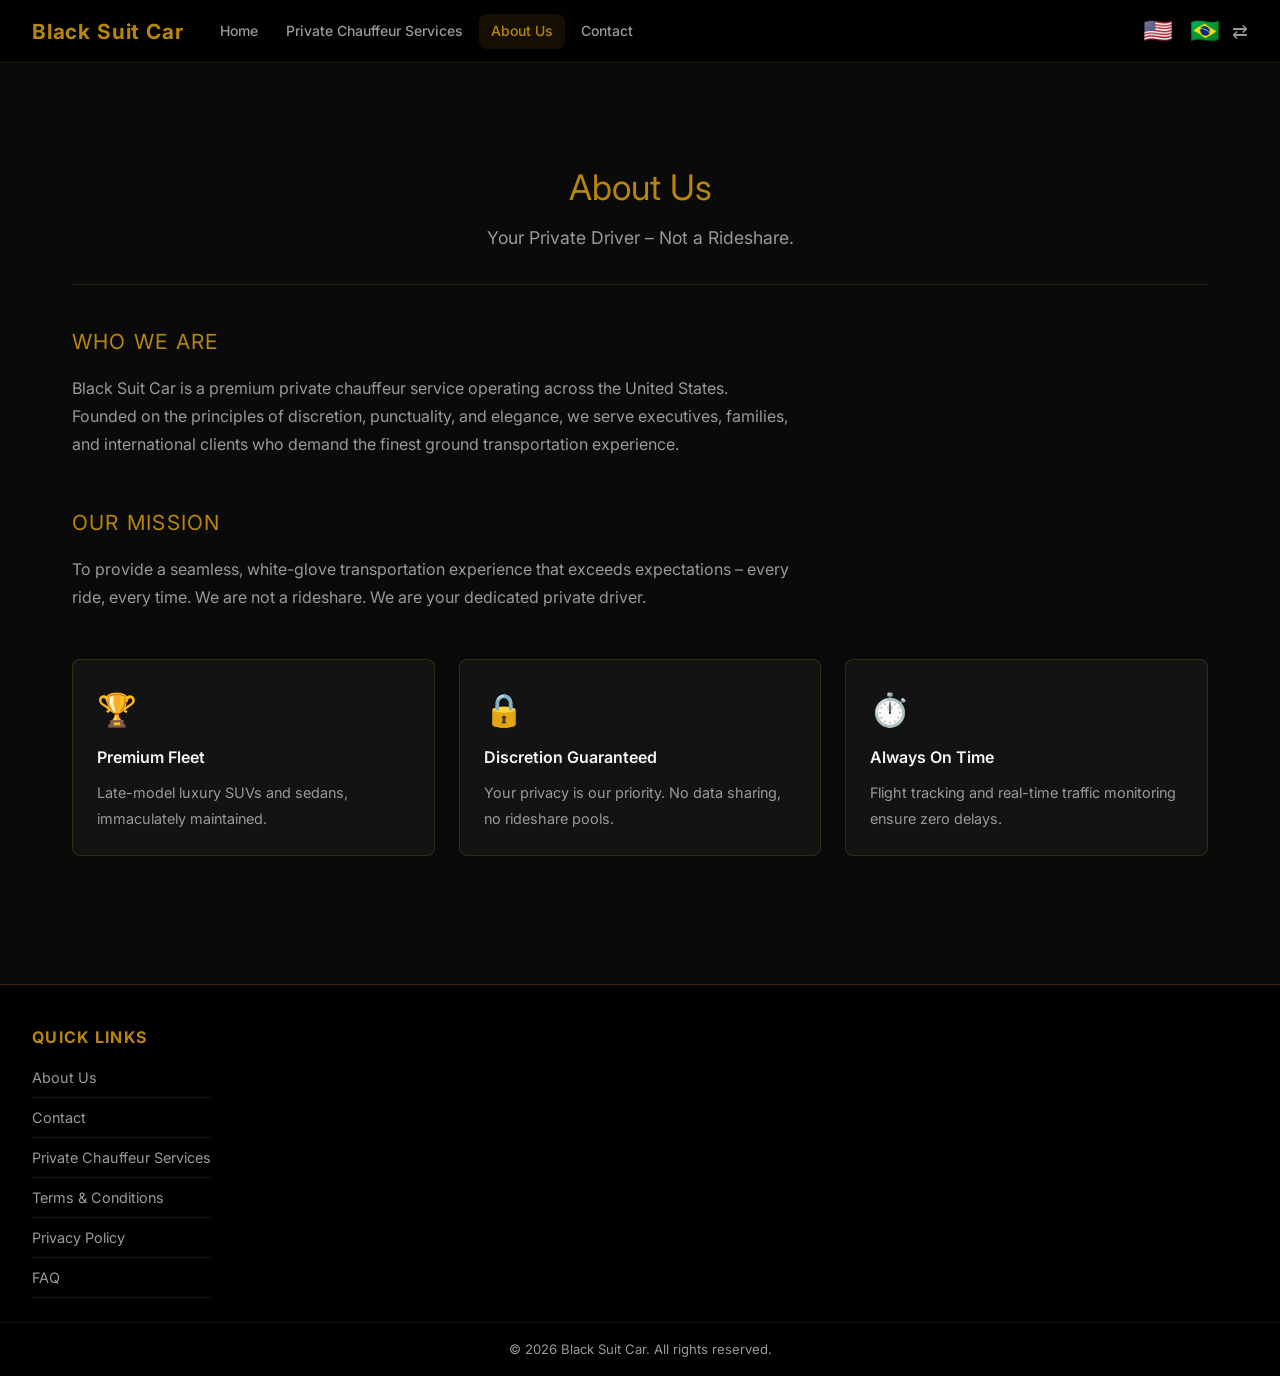
==== about.html @ 7c45e40a "Add nav header, About/Services/Contact pages, footer Quick Links – bilingual" ====
﻿<!DOCTYPE html>
<html lang="en">
<head>
  <meta charset="UTF-8" />
  <meta name="viewport" content="width=device-width, initial-scale=1.0, viewport-fit=cover" />
  <title>About Us – Black Suit Car</title>
  <meta name="description" content="Learn about Black Suit Car – premium private chauffeur services in the United States." />
  <link rel="stylesheet" href="reset.css" />
  <link rel="stylesheet" href="style.css" />
  <link href="https://fonts.googleapis.com/css2?family=Inter:wght@400;600;700&display=swap" rel="stylesheet" />
</head>
<body>
  <header class="site-header">
    <a href="index.html" class="logo">Black Suit Car</a>
    <nav class="main-nav" aria-label="Main navigation">
      <a href="index.html"   data-i18n="navHome">Home</a>
      <a href="services.html" data-i18n="navServices">Private Chauffeur Services</a>
      <a href="about.html"   data-i18n="navAbout" class="active">About Us</a>
      <a href="contact.html" data-i18n="navContact">Contact</a>
    </nav>
    <nav class="lang-switcher" aria-label="Language selector">
      <button class="lang-btn" data-lang="en" aria-label="English">🇺🇸</button>
      <button class="lang-btn" data-lang="pt" aria-label="Português">🇧🇷</button>
      <span class="lang-indicator" aria-hidden="true">⇄</span>
    </nav>
  </header>

  <main class="page-content">
    <section class="page-hero">
      <h1 data-i18n="aboutHeroTitle">About Us</h1>
      <p data-i18n="aboutHeroSubtitle">Your Private Driver – Not a Rideshare.</p>
    </section>

    <section class="page-section">
      <h2 data-i18n="aboutWhoTitle">Who We Are</h2>
      <p data-i18n="aboutWhoText">Black Suit Car is a premium private chauffeur service operating across the United States. Founded on the principles of discretion, punctuality, and elegance, we serve executives, families, and international clients who demand the finest ground transportation experience.</p>
    </section>

    <section class="page-section">
      <h2 data-i18n="aboutMissionTitle">Our Mission</h2>
      <p data-i18n="aboutMissionText">To provide a seamless, white-glove transportation experience that exceeds expectations – every ride, every time. We are not a rideshare. We are your dedicated private driver.</p>
    </section>

    <section class="page-section page-section--grid">
      <div class="feature-card">
        <span class="feature-icon">🏆</span>
        <h3 data-i18n="aboutF1Title">Premium Fleet</h3>
        <p data-i18n="aboutF1Text">Late-model luxury SUVs and sedans, immaculately maintained.</p>
      </div>
      <div class="feature-card">
        <span class="feature-icon">🔒</span>
        <h3 data-i18n="aboutF2Title">Discretion Guaranteed</h3>
        <p data-i18n="aboutF2Text">Your privacy is our priority. No data sharing, no rideshare pools.</p>
      </div>
      <div class="feature-card">
        <span class="feature-icon">⏱️</span>
        <h3 data-i18n="aboutF3Title">Always On Time</h3>
        <p data-i18n="aboutF3Text">Flight tracking and real-time traffic monitoring ensure zero delays.</p>
      </div>
    </section>
  </main>

  <footer class="site-footer">
    <div class="footer-inner">
      <div class="footer-col">
        <h3 class="footer-heading" data-i18n="footerQuickLinksTitle">Quick Links</h3>
        <ul class="footer-links">
          <li><a href="about.html"    data-i18n="footerAbout">About Us</a></li>
          <li><a href="contact.html"  data-i18n="footerContact">Contact</a></li>
          <li><a href="services.html" data-i18n="footerServices">Private Chauffeur Services</a></li>
          <li><a href="terms.html"    data-i18n="footerTerms">Terms &amp; Conditions</a></li>
          <li><a href="privacy.html"  data-i18n="footerPrivacy">Privacy Policy</a></li>
          <li><a href="faq.html"      data-i18n="footerFaq">FAQ</a></li>
        </ul>
      </div>
    </div>
    <div class="footer-bottom">
      <p>&copy; <span id="year"></span> Black Suit Car. <span data-i18n="footerRights">All rights reserved.</span></p>
    </div>
  </footer>

  <script src="script.js" defer></script>
</body>
</html>
---- style.css ----
/* style.css – Premium landing page (HTML/CSS/JS puro) */

/* Import Inter font – already loaded in head */
@import url('https://fonts.googleapis.com/css2?family=Inter:wght@400;600;700&display=swap');

/* Design tokens */
:root {
  --color-bg: #0a0a0a;                 /* dark background */
  --color-primary: #b8860b;            /* gold accent */
  --color-primary-hover: #cda044;     /* lighter gold on hover */
  --color-text: #f5f5f5;               /* light text */
  --color-muted: #999999;              /* muted text */
  --font-family: 'Inter', sans-serif;
  --radius: 0.5rem;
  --transition: 0.3s ease;
}

* {
  box-sizing: border-box;
}

body {
  margin: 0;
  background-color: var(--color-bg);
  color: var(--color-text);
  font-family: var(--font-family);
  line-height: 1.6;
}

/* Header */
.site-header {
  display: flex;
  align-items: center;
  gap: 1.5rem;
  padding: 0.85rem 2rem;
  padding-top: max(0.85rem, env(safe-area-inset-top));
  padding-left: max(2rem, env(safe-area-inset-left));
  padding-right: max(2rem, env(safe-area-inset-right));
  background: rgba(0, 0, 0, 0.85);
  backdrop-filter: blur(10px);
  position: sticky;
  top: 0;
  z-index: 100;
  border-bottom: 1px solid rgba(184,134,11,0.15);
  flex-wrap: wrap;
}

.logo {
  font-size: 1.3rem;
  font-weight: 700;
  color: var(--color-primary);
  text-decoration: none;
  letter-spacing: 0.04em;
  white-space: nowrap;
  flex-shrink: 0;
}

/* Main navigation */
.main-nav {
  display: flex;
  align-items: center;
  gap: 0.25rem;
  flex: 1;
  flex-wrap: wrap;
}

.main-nav a {
  color: var(--color-muted);
  text-decoration: none;
  font-size: 0.875rem;
  font-weight: 500;
  padding: 0.4rem 0.75rem;
  border-radius: var(--radius);
  transition: color var(--transition), background var(--transition);
  white-space: nowrap;
}

.main-nav a:hover,
.main-nav a.active {
  color: var(--color-primary);
  background: rgba(184,134,11,0.1);
}

.lang-switcher {
  display: flex;
  align-items: center;
  gap: 0.35rem;
  margin-left: auto;
  flex-shrink: 0;
}

.lang-btn {
  background: transparent;
  border: none;
  font-size: 1.5rem;
  cursor: pointer;
  transition: transform var(--transition);
}

.lang-btn:hover {
  transform: scale(1.2);
}

.lang-indicator {
  font-size: 1.2rem;
  color: var(--color-muted);
  user-select: none;
}

/* Hero */
.hero {
  text-align: center;
  padding: 4rem 2rem;
  background: linear-gradient(135deg, rgba(184,134,11,0.2), rgba(0,0,0,0.4));
}

.hero h1 {
  font-size: 2.5rem;
  margin-bottom: 0.5rem;
  color: var(--color-primary);
}

.hero p {
  font-size: 1.2rem;
  color: var(--color-muted);
}

/* Two-column layout: form + calendar side by side */
.content-grid {
  display: grid;
  grid-template-columns: 1fr 1fr;
  gap: 2rem;
  max-width: 1400px;
  margin: 2rem auto;
  padding: 0 2rem;
  align-items: start;
}

/* Form panel */
.reservation-form {
  background: rgba(255,255,255,0.05);
  padding: 2rem;
  border-radius: var(--radius);
  backdrop-filter: blur(8px);
  border: 1px solid rgba(184,134,11,0.2);
}

.reservation-form h2 {
  color: var(--color-primary);
  margin-bottom: 1.5rem;
  font-size: 1.1rem;
  text-transform: uppercase;
  letter-spacing: 0.08em;
}

.form-group {
  margin-bottom: 1rem;
  display: flex;
  flex-direction: column;
}

.form-group label {
  margin-bottom: 0.3rem;
  font-weight: 600;
  color: var(--color-muted);
}

.form-group input,
.form-group select,
.form-group textarea {
  padding: 0.6rem 0.8rem;
  border: 1px solid var(--color-muted);
  border-radius: var(--radius);
  background: rgba(255,255,255,0.1);
  color: var(--color-text);
  font-family: var(--font-family);
  transition: border-color var(--transition), background var(--transition);
}

.form-group input:focus,
.form-group select:focus,
.form-group textarea:focus {
  outline: none;
  border-color: var(--color-primary);
  background: rgba(255,255,255,0.15);
}

.cta-button {
  display: block;
  width: 100%;
  padding: 0.8rem;
  background: var(--color-primary);
  color: #fff;
  border: none;
  border-radius: var(--radius);
  font-size: 1rem;
  font-weight: 600;
  cursor: pointer;
  transition: background var(--transition), transform var(--transition);
  margin-top: 1rem;
}

.cta-button:hover {
  background: var(--color-primary-hover);
  transform: translateY(-2px);
}

/* Calendar panel */
.calendar-section {
  display: flex;
  flex-direction: column;
  gap: 0.8rem;
  background: rgba(255,255,255,0.03);
  padding: 1.5rem;
  border-radius: var(--radius);
  border: 1px solid rgba(184,134,11,0.2);
  backdrop-filter: blur(8px);
}

/* Calendar instruction header */
.calendar-header {
  font-size: 0.85rem;
  font-weight: 700;
  text-transform: uppercase;
  letter-spacing: 0.06em;
  color: var(--color-text);
  line-height: 1.4;
  margin: 0 0 0.5rem;
  padding-bottom: 0.75rem;
  border-bottom: 1px solid rgba(184,134,11,0.2);
}

.calendar-section iframe {
  width: 100%;
  border-radius: var(--radius);
  flex: 1;
  min-height: 480px;
}

/* Calendar footer with operating hours */
.calendar-footer {
  padding-top: 0.5rem;
  border-top: 1px solid rgba(255,255,255,0.07);
  display: flex;
  flex-direction: column;
  gap: 0.2rem;
}
.calendar-footer p {
  margin: 0;
  font-size: 0.78rem;
  color: var(--color-muted);
  line-height: 1.5;
  text-align: center;
}
.calendar-footer strong {
  color: var(--color-primary);
}

/* Footer */
.site-footer {
  background: rgba(0, 0, 0, 0.85);
  border-top: 1px solid rgba(184,134,11,0.3);
  margin-top: 3rem;
  padding: 0;
}

.footer-inner {
  max-width: 1400px;
  margin: 0 auto;
  padding: 2.5rem 2rem 1.5rem;
  display: flex;
  flex-wrap: wrap;
  gap: 2.5rem;
}

.footer-col {
  min-width: 160px;
}

.footer-heading {
  font-size: 1rem;
  font-weight: 700;
  color: var(--color-primary);
  text-transform: uppercase;
  letter-spacing: 0.08em;
  margin: 0 0 1rem;
}

.footer-links {
  list-style: none;
  margin: 0;
  padding: 0;
  display: flex;
  flex-direction: column;
  gap: 0.55rem;
}

.footer-links a {
  color: var(--color-muted);
  text-decoration: none;
  font-size: 0.9rem;
  border-bottom: 1px solid rgba(255,255,255,0.08);
  padding-bottom: 0.45rem;
  display: block;
  transition: color var(--transition), border-color var(--transition);
}

.footer-links a:hover {
  color: var(--color-primary);
  border-color: rgba(184,134,11,0.4);
}

.footer-bottom {
  border-top: 1px solid rgba(255,255,255,0.06);
  text-align: center;
  padding: 1rem 2rem;
  color: var(--color-muted);
  font-size: 0.82rem;
}

/* =====================================================
   INNER PAGES – About, Services, Contact
   ===================================================== */
.page-content {
  max-width: 1200px;
  margin: 0 auto;
  padding: 2rem;
}

.page-hero {
  text-align: center;
  padding: 4rem 1rem 2rem;
  border-bottom: 1px solid rgba(184,134,11,0.15);
  margin-bottom: 2.5rem;
}
.page-hero h1 {
  font-size: 2.2rem;
  color: var(--color-primary);
  margin-bottom: 0.5rem;
}
.page-hero p {
  font-size: 1.1rem;
  color: var(--color-muted);
}

.page-section {
  margin-bottom: 3rem;
}
.page-section h2 {
  font-size: 1.3rem;
  color: var(--color-primary);
  margin-bottom: 1rem;
  text-transform: uppercase;
  letter-spacing: 0.06em;
}
.page-section p {
  color: var(--color-muted);
  line-height: 1.75;
  max-width: 720px;
}

/* Feature cards grid */
.page-section--grid {
  display: grid;
  grid-template-columns: repeat(auto-fit, minmax(220px, 1fr));
  gap: 1.5rem;
}

.feature-card {
  background: rgba(255,255,255,0.04);
  border: 1px solid rgba(184,134,11,0.2);
  border-radius: var(--radius);
  padding: 1.5rem;
  display: flex;
  flex-direction: column;
  gap: 0.6rem;
  transition: border-color var(--transition), background var(--transition);
}
.feature-card:hover {
  background: rgba(184,134,11,0.07);
  border-color: rgba(184,134,11,0.5);
}
.feature-icon { font-size: 2rem; }
.feature-card h3 {
  font-size: 1rem;
  color: var(--color-text);
  font-weight: 600;
}
.feature-card p { font-size: 0.9rem; color: var(--color-muted); }

/* Contact grid */
.contact-grid {
  display: grid;
  grid-template-columns: 1fr 1.5fr;
  gap: 3rem;
  align-items: start;
}
.contact-details {
  list-style: none;
  padding: 0;
  margin: 1rem 0 0;
  display: flex;
  flex-direction: column;
  gap: 0.75rem;
}
.contact-details li { font-size: 0.95rem; color: var(--color-muted); }
.contact-details a { color: var(--color-primary); text-decoration: none; }
.contact-details a:hover { text-decoration: underline; }
.contact-form-wrap h2 {
  font-size: 1.1rem;
  color: var(--color-primary);
  text-transform: uppercase;
  letter-spacing: 0.06em;
  margin-bottom: 1rem;
}

/* =====================================================
   RESPONSIVE – mobile-first
   Targets: iPhone 15 Pro (393px), iPhone 15 Pro Max (430px),
            Google Pixel 8 Pro (412px)
   ===================================================== */

/* ── Tablets and below (≤ 1024px) ── */
@media (max-width: 1024px) {
  .content-grid {
    grid-template-columns: 1fr;
    padding: 0 1.5rem;
    gap: 1.5rem;
  }
  .hero h1 { font-size: 2.2rem; }
}

/* ── Phones (≤ 480px) – flagship iPhones & Pixels ── */
@media (max-width: 480px) {

  /* Prevent horizontal scroll */
  html, body {
    overflow-x: hidden;
  }

  /* Header: tighter, logo smaller */
  .site-header {
    padding: 0.75rem 1rem;
  }
  .logo {
    font-size: 1.1rem;
    letter-spacing: 0.02em;
  }
  .lang-btn {
    font-size: 1.3rem;
    /* 48px touch target per Apple/Google HIG */
    min-width: 44px;
    min-height: 44px;
    display: flex;
    align-items: center;
    justify-content: center;
  }
  .lang-indicator {
    font-size: 1rem;
  }

  /* Hero: compact with less whitespace */
  .hero {
    padding: 2.5rem 1rem 2rem;
  }
  .hero h1 {
    font-size: 1.65rem;
    line-height: 1.25;
    margin-bottom: 0.6rem;
  }
  .hero p {
    font-size: 0.95rem;
    line-height: 1.5;
    color: var(--color-muted);
  }

  /* Grid: single column, edge-to-edge padding */
  .content-grid {
    grid-template-columns: 1fr;
    padding: 0 0.75rem;
    gap: 1.25rem;
    margin: 1.25rem auto;
  }

  /* Form panel: reduced padding */
  .reservation-form {
    padding: 1.25rem 1rem;
    border-radius: 0.75rem;
  }
  .reservation-form h2 {
    font-size: 0.9rem;
    margin-bottom: 1rem;
  }

  /* Form groups: larger touch targets */
  .form-group {
    margin-bottom: 0.85rem;
  }
  .form-group label {
    font-size: 0.78rem;
    text-transform: uppercase;
    letter-spacing: 0.06em;
    margin-bottom: 0.4rem;
  }
  .form-group input,
  .form-group select,
  .form-group textarea {
    padding: 0.75rem 0.85rem;   /* 48px effective height on mobile */
    font-size: 1rem;             /* prevent iOS zoom on focus */
    border-radius: 0.5rem;
    -webkit-appearance: none;    /* clean look on iOS */
    appearance: none;
  }
  .form-group textarea {
    min-height: 80px;
    resize: vertical;
  }

  /* CTA button: big tap target */
  .cta-button {
    padding: 1rem;
    font-size: 1rem;
    border-radius: 0.75rem;
    margin-top: 1.25rem;
    /* Subtle gold glow for mobile premium feel */
    box-shadow: 0 0 18px rgba(184,134,11,0.35);
    letter-spacing: 0.03em;
  }

  /* Calendar: tall enough to show time slots on flagship phones */
  .calendar-section {
    padding: 1rem 0.75rem;
    border-radius: 0.75rem;
    gap: 0.6rem;
  }
  .calendar-header {
    font-size: 0.75rem;
    padding-bottom: 0.6rem;
  }
  .calendar-section iframe {
    height: 500px;              /* shows ~5 hours of time slots */
    min-height: 500px;
    border-radius: 0.5rem;
  }
  .calendar-footer p {
    font-size: 0.72rem;
  }

  /* Footer */
  .site-footer {
    padding: 1rem 1.5rem;
    font-size: 0.8rem;
  }
}

/* ── Extra narrow fallback (≤ 360px) ── */
@media (max-width: 360px) {
  .hero h1 { font-size: 1.45rem; }
  .logo   { font-size: 1rem; }
  .content-grid { padding: 0 0.5rem; }
}
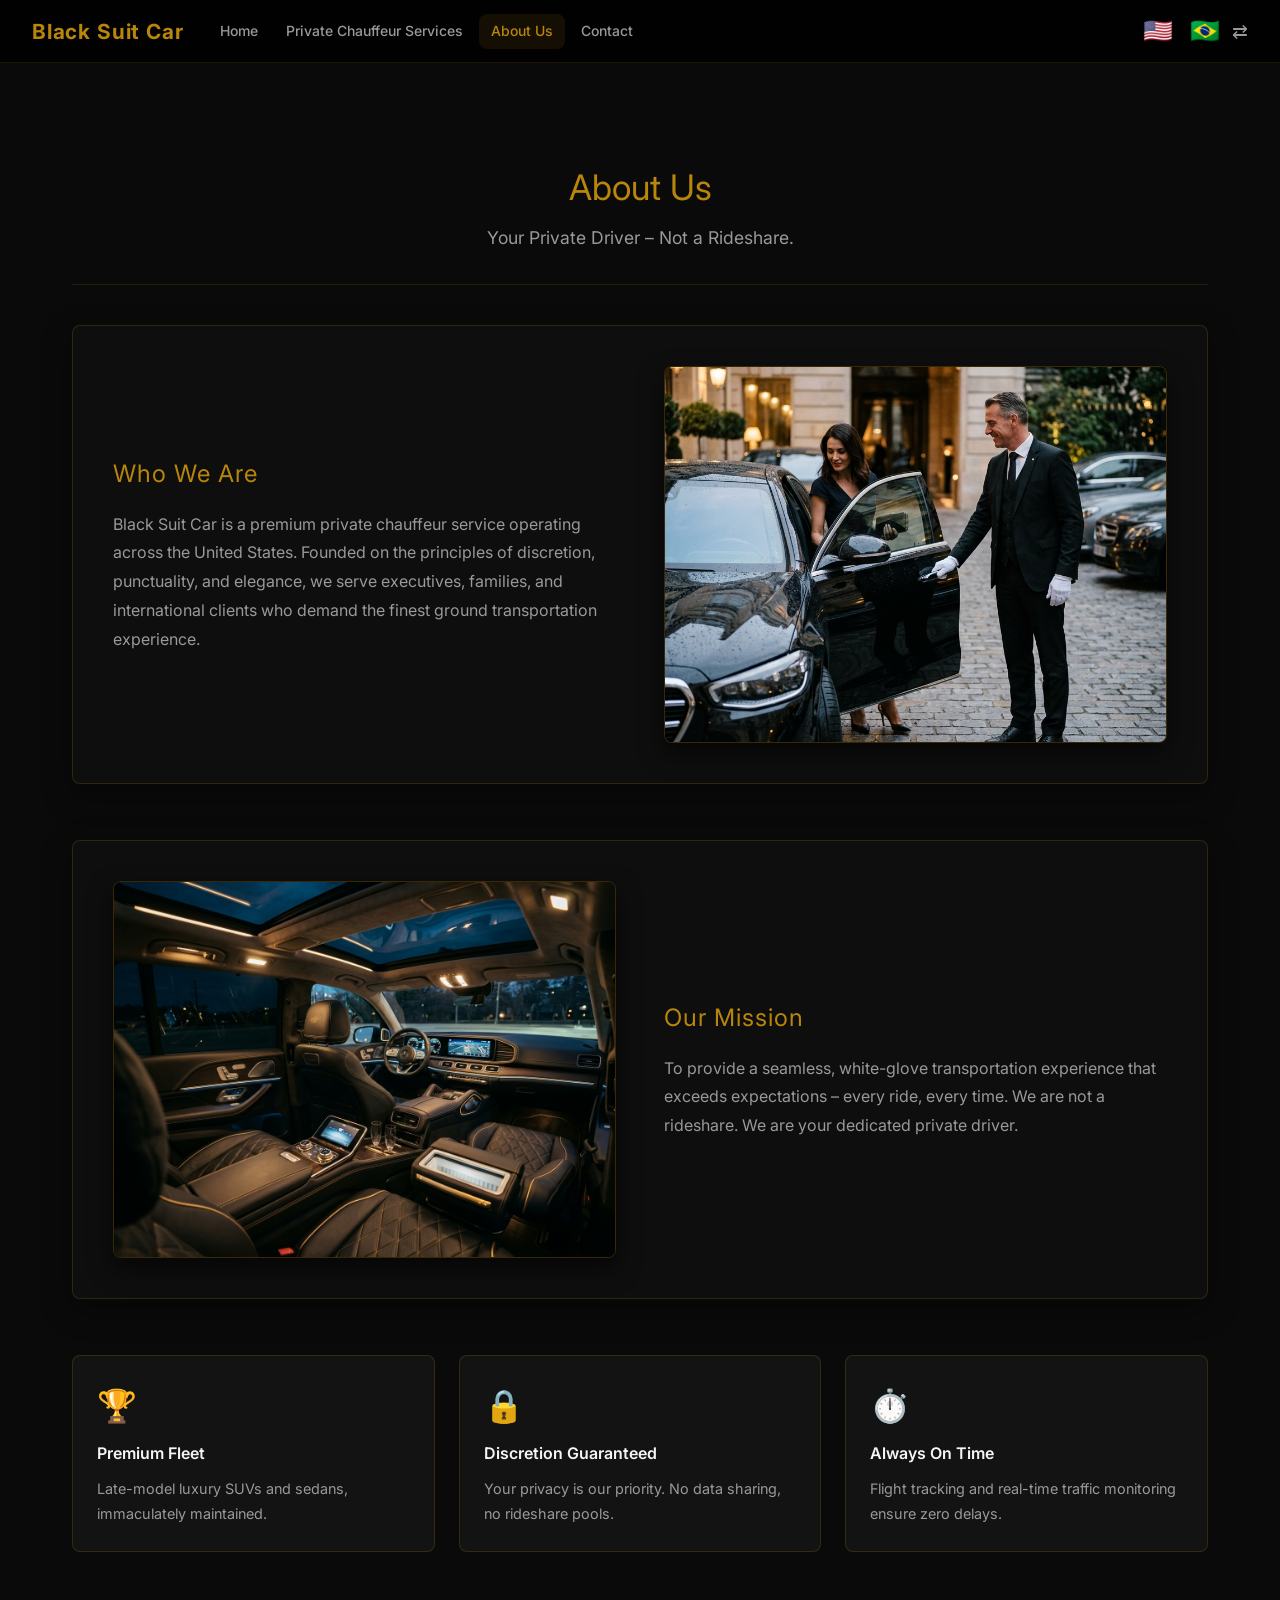
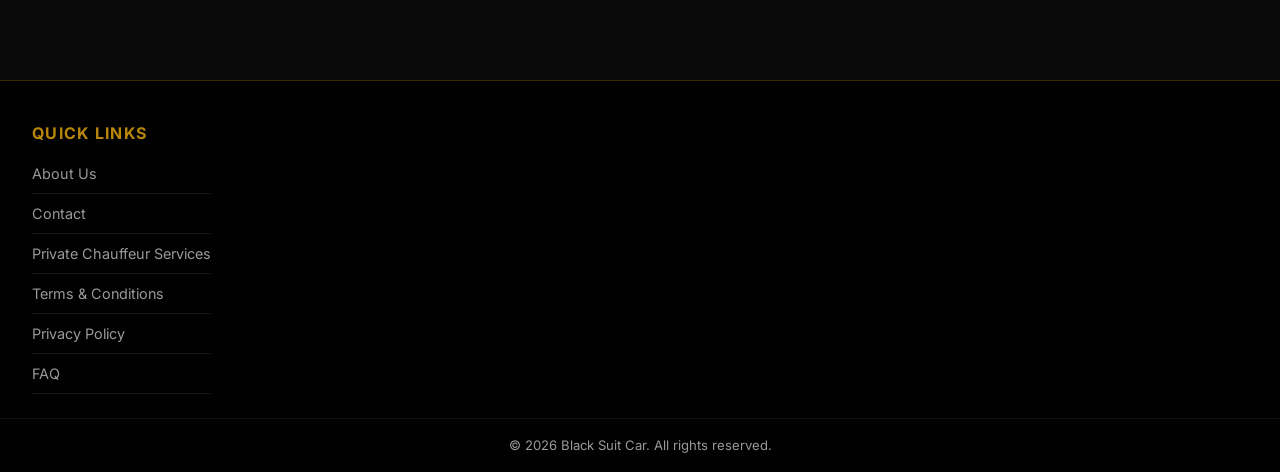
==== commit 2b002a07: "Add high-resolution luxury imagery, trust badges strip, and visual credibility cards across all page" ====
--- a/about.html
+++ b/about.html
@@ -1,4 +1,4 @@
-﻿<!DOCTYPE html>
+<!DOCTYPE html>
 <html lang="en">
 <head>
   <meta charset="UTF-8" />
@@ -12,7 +12,14 @@
 <body>
   <header class="site-header">
     <a href="index.html" class="logo">Black Suit Car</a>
-    <nav class="main-nav" aria-label="Main navigation">
+    <!-- Hamburger toggle (mobile) -->
+    <button class="nav-toggle" id="navToggle" aria-label="Toggle menu" aria-expanded="false" aria-controls="mainNav">
+      <span class="burger-line"></span>
+      <span class="burger-line"></span>
+      <span class="burger-line"></span>
+    </button>
+
+    <nav class="main-nav" id="mainNav" aria-label="Main navigation">
       <a href="index.html"   data-i18n="navHome">Home</a>
       <a href="services.html" data-i18n="navServices">Private Chauffeur Services</a>
       <a href="about.html"   data-i18n="navAbout" class="active">About Us</a>
@@ -31,14 +38,26 @@
       <p data-i18n="aboutHeroSubtitle">Your Private Driver – Not a Rideshare.</p>
     </section>
 
-    <section class="page-section">
-      <h2 data-i18n="aboutWhoTitle">Who We Are</h2>
-      <p data-i18n="aboutWhoText">Black Suit Car is a premium private chauffeur service operating across the United States. Founded on the principles of discretion, punctuality, and elegance, we serve executives, families, and international clients who demand the finest ground transportation experience.</p>
+    <!-- Visual Story Split 1: Who We Are + Chauffeur Image -->
+    <section class="page-split">
+      <div class="page-split-text">
+        <h2 data-i18n="aboutWhoTitle">Who We Are</h2>
+        <p data-i18n="aboutWhoText">Black Suit Car is a premium private chauffeur service operating across the United States. Founded on the principles of discretion, punctuality, and elegance, we serve executives, families, and international clients who demand the finest ground transportation experience.</p>
+      </div>
+      <div class="page-split-img">
+        <img src="img-chauffeur.jpg" alt="Black Suit Car Executive Chauffeur" loading="lazy" width="600" height="450" />
+      </div>
     </section>
 
-    <section class="page-section">
-      <h2 data-i18n="aboutMissionTitle">Our Mission</h2>
-      <p data-i18n="aboutMissionText">To provide a seamless, white-glove transportation experience that exceeds expectations – every ride, every time. We are not a rideshare. We are your dedicated private driver.</p>
+    <!-- Visual Story Split 2: Interior Cabin + Mission -->
+    <section class="page-split page-split--reverse">
+      <div class="page-split-text">
+        <h2 data-i18n="aboutMissionTitle">Our Mission</h2>
+        <p data-i18n="aboutMissionText">To provide a seamless, white-glove transportation experience that exceeds expectations – every ride, every time. We are not a rideshare. We are your dedicated private driver.</p>
+      </div>
+      <div class="page-split-img">
+        <img src="img-interior.jpg" alt="First Class Vehicle Interior" loading="lazy" width="600" height="450" />
+      </div>
     </section>
 
     <section class="page-section page-section--grid">
@@ -82,3 +101,4 @@
   <script src="script.js" defer></script>
 </body>
 </html>
+
--- a/style.css
+++ b/style.css
@@ -43,6 +43,8 @@
   z-index: 100;
   border-bottom: 1px solid rgba(184,134,11,0.15);
   flex-wrap: wrap;
+  /* Required so the dropdown positions relative to the header */
+  position: relative;
 }
 
 .logo {
@@ -87,6 +89,48 @@
   gap: 0.35rem;
   margin-left: auto;
   flex-shrink: 0;
+}
+
+/* ── Hamburger button ── */
+.nav-toggle {
+  display: none;           /* hidden on desktop */
+  flex-direction: column;
+  justify-content: center;
+  align-items: center;
+  gap: 5px;
+  width: 44px;
+  height: 44px;
+  background: transparent;
+  border: none;
+  cursor: pointer;
+  padding: 6px;
+  border-radius: var(--radius);
+  transition: background var(--transition);
+  order: -1;               /* appear before logo on mobile */
+  flex-shrink: 0;
+}
+.nav-toggle:hover { background: rgba(184,134,11,0.1); }
+
+.burger-line {
+  display: block;
+  width: 22px;
+  height: 2px;
+  background: var(--color-text);
+  border-radius: 2px;
+  transition: transform 0.3s ease, opacity 0.3s ease, width 0.3s ease;
+  transform-origin: center;
+}
+
+/* Animate to X when active */
+.nav-toggle.is-active .burger-line:nth-child(1) {
+  transform: translateY(7px) rotate(45deg);
+}
+.nav-toggle.is-active .burger-line:nth-child(2) {
+  opacity: 0;
+  width: 0;
+}
+.nav-toggle.is-active .burger-line:nth-child(3) {
+  transform: translateY(-7px) rotate(-45deg);
 }
 
 .lang-btn {
@@ -256,6 +300,162 @@
   color: var(--color-primary);
 }
 
+/* =====================================================
+   TRUST & CREDIBILITY STRIP
+   ===================================================== */
+.trust-strip {
+  background: rgba(255,255,255,0.02);
+  border-top: 1px solid rgba(184,134,11,0.2);
+  border-bottom: 1px solid rgba(184,134,11,0.2);
+  margin: 3rem 0 2rem;
+  padding: 1.25rem 1.5rem;
+}
+
+.trust-strip-inner {
+  max-width: 1400px;
+  margin: 0 auto;
+  display: grid;
+  grid-template-columns: repeat(auto-fit, minmax(240px, 1fr));
+  gap: 1.5rem;
+  align-items: center;
+}
+
+.trust-badge-item {
+  display: flex;
+  align-items: center;
+  gap: 0.85rem;
+  padding: 0.5rem 0.75rem;
+  background: rgba(255,255,255,0.03);
+  border-radius: var(--radius);
+  border: 1px solid rgba(255,255,255,0.06);
+  transition: border-color var(--transition), background var(--transition);
+}
+.trust-badge-item:hover {
+  border-color: rgba(184,134,11,0.4);
+  background: rgba(184,134,11,0.05);
+}
+
+.trust-badge-icon {
+  font-size: 1.5rem;
+  flex-shrink: 0;
+}
+
+.trust-badge-text {
+  font-size: 0.85rem;
+  font-weight: 600;
+  color: var(--color-text);
+  line-height: 1.35;
+}
+
+/* =====================================================
+   TRUST & CREDIBILITY VISUAL SHOWCASE
+   ===================================================== */
+.trust-showcase {
+  max-width: 1400px;
+  margin: 3rem auto 4rem;
+  padding: 0 2rem;
+}
+
+.trust-showcase-header {
+  text-align: center;
+  margin-bottom: 2.5rem;
+}
+
+.trust-showcase-header h2 {
+  font-size: 1.8rem;
+  color: var(--color-primary);
+  margin-bottom: 0.5rem;
+  letter-spacing: 0.04em;
+}
+
+.trust-showcase-header p {
+  font-size: 1.05rem;
+  color: var(--color-muted);
+  max-width: 700px;
+  margin: 0 auto;
+}
+
+.trust-cards-grid {
+  display: grid;
+  grid-template-columns: repeat(auto-fit, minmax(320px, 1fr));
+  gap: 2rem;
+}
+
+.trust-card {
+  background: rgba(255,255,255,0.04);
+  border: 1px solid rgba(184,134,11,0.25);
+  border-radius: var(--radius);
+  overflow: hidden;
+  display: flex;
+  flex-direction: column;
+  transition: transform var(--transition), border-color var(--transition), box-shadow var(--transition);
+  box-shadow: 0 10px 30px rgba(0,0,0,0.5);
+}
+
+.trust-card:hover {
+  transform: translateY(-6px);
+  border-color: var(--color-primary);
+  box-shadow: 0 16px 36px rgba(184,134,11,0.2);
+}
+
+.trust-card-media {
+  position: relative;
+  width: 100%;
+  aspect-ratio: 16 / 10;
+  overflow: hidden;
+  background: #000;
+}
+
+.trust-card-media img {
+  width: 100%;
+  height: 100%;
+  object-fit: cover;
+  display: block;
+  transition: transform 0.6s ease;
+}
+
+.trust-card:hover .trust-card-media img {
+  transform: scale(1.05);
+}
+
+.trust-card-tag {
+  position: absolute;
+  top: 1rem;
+  left: 1rem;
+  background: rgba(0, 0, 0, 0.75);
+  backdrop-filter: blur(8px);
+  color: var(--color-primary);
+  border: 1px solid rgba(184,134,11,0.6);
+  padding: 0.35rem 0.75rem;
+  border-radius: 2rem;
+  font-size: 0.75rem;
+  font-weight: 700;
+  text-transform: uppercase;
+  letter-spacing: 0.08em;
+}
+
+.trust-card-body {
+  padding: 1.5rem;
+  display: flex;
+  flex-direction: column;
+  gap: 0.6rem;
+  flex: 1;
+}
+
+.trust-card-body h3 {
+  font-size: 1.15rem;
+  font-weight: 700;
+  color: var(--color-text);
+  margin: 0;
+}
+
+.trust-card-body p {
+  font-size: 0.9rem;
+  color: var(--color-muted);
+  line-height: 1.6;
+  margin: 0;
+}
+
 /* Footer */
 .site-footer {
   background: rgba(0, 0, 0, 0.85);
@@ -415,6 +615,66 @@
 }
 
 /* =====================================================
+   PAGE SPLIT (Image + Text Story Layout)
+   ===================================================== */
+.page-split {
+  display: grid;
+  grid-template-columns: 1fr 1fr;
+  gap: 3rem;
+  align-items: center;
+  margin-bottom: 3.5rem;
+  background: rgba(255,255,255,0.02);
+  border: 1px solid rgba(184,134,11,0.2);
+  border-radius: var(--radius);
+  padding: 2.5rem;
+  overflow: hidden;
+  box-shadow: 0 10px 30px rgba(0,0,0,0.4);
+}
+
+.page-split--reverse .page-split-text {
+  order: 2;
+}
+.page-split--reverse .page-split-img {
+  order: 1;
+}
+
+.page-split-img {
+  width: 100%;
+  aspect-ratio: 4 / 3;
+  overflow: hidden;
+  border-radius: var(--radius);
+  border: 1px solid rgba(184,134,11,0.3);
+  box-shadow: 0 10px 25px rgba(0,0,0,0.6);
+  background: #000;
+}
+
+.page-split-img img {
+  width: 100%;
+  height: 100%;
+  object-fit: cover;
+  display: block;
+  transition: transform 0.5s ease;
+}
+
+.page-split:hover .page-split-img img {
+  transform: scale(1.03);
+}
+
+.page-split-text h2 {
+  font-size: 1.5rem;
+  color: var(--color-primary);
+  margin-bottom: 1rem;
+  letter-spacing: 0.04em;
+}
+
+.page-split-text p {
+  color: var(--color-muted);
+  line-height: 1.8;
+  font-size: 1rem;
+  max-width: none;
+}
+
+/* =====================================================
    RESPONSIVE – mobile-first
    Targets: iPhone 15 Pro (393px), iPhone 15 Pro Max (430px),
             Google Pixel 8 Pro (412px)
@@ -428,6 +688,75 @@
     gap: 1.5rem;
   }
   .hero h1 { font-size: 2.2rem; }
+
+  .page-split {
+    grid-template-columns: 1fr;
+    gap: 2rem;
+    padding: 1.75rem;
+  }
+  .page-split--reverse .page-split-text { order: 1; }
+  .page-split--reverse .page-split-img  { order: 2; }
+
+  .trust-strip-inner {
+    grid-template-columns: repeat(2, 1fr);
+  }
+
+  .trust-cards-grid {
+    grid-template-columns: repeat(auto-fit, minmax(280px, 1fr));
+    gap: 1.5rem;
+  }
+
+  /* Show hamburger, hide nav links inline */
+  .nav-toggle {
+    display: flex;
+  }
+
+  .main-nav {
+    /* Slide-down dropdown */
+    position: absolute;
+    top: 100%;
+    left: 0;
+    right: 0;
+    background: rgba(0, 0, 0, 0.97);
+    backdrop-filter: blur(16px);
+    border-bottom: 2px solid rgba(184,134,11,0.4);
+    flex-direction: column;
+    align-items: stretch;
+    padding: 0;
+    max-height: 0;
+    overflow: hidden;
+    transition: max-height 0.35s ease, padding 0.35s ease;
+    z-index: 200;
+    /* Keep flex but hidden by default */
+    flex: unset;
+  }
+
+  /* Open state */
+  .main-nav.nav-open {
+    max-height: 400px;
+    padding: 0.5rem 0 1rem;
+  }
+
+  .main-nav a {
+    padding: 0.9rem 1.5rem;
+    border-radius: 0;
+    border-bottom: 1px solid rgba(255,255,255,0.05);
+    font-size: 1rem;
+    font-weight: 500;
+  }
+  .main-nav a:last-child {
+    border-bottom: none;
+  }
+  .main-nav a:hover,
+  .main-nav a.active {
+    background: rgba(184,134,11,0.12);
+    padding-left: 2rem;
+  }
+
+  /* Prevent body scroll when menu open */
+  body.menu-open {
+    overflow: hidden;
+  }
 }
 
 /* ── Phones (≤ 480px) – flagship iPhones & Pixels ── */
@@ -546,6 +875,52 @@
     font-size: 0.72rem;
   }
 
+  /* Trust strip mobile */
+  .trust-strip {
+    margin: 2rem 0 1.5rem;
+    padding: 1rem 0.75rem;
+  }
+  .trust-strip-inner {
+    grid-template-columns: 1fr;
+    gap: 0.6rem;
+  }
+  .trust-badge-item {
+    padding: 0.5rem 0.65rem;
+  }
+
+  /* Trust showcase mobile */
+  .trust-showcase {
+    padding: 0 0.75rem;
+    margin: 2.25rem auto;
+  }
+  .trust-showcase-header h2 {
+    font-size: 1.4rem;
+    line-height: 1.3;
+  }
+  .trust-showcase-header p {
+    font-size: 0.9rem;
+  }
+  .trust-cards-grid {
+    grid-template-columns: 1fr;
+    gap: 1.25rem;
+  }
+  .trust-card-body {
+    padding: 1.25rem 1rem;
+  }
+
+  /* Page split mobile */
+  .page-split {
+    padding: 1rem;
+    gap: 1.25rem;
+    margin-bottom: 2rem;
+  }
+  .page-split-text h2 {
+    font-size: 1.3rem;
+  }
+  .page-split-text p {
+    font-size: 0.9rem;
+  }
+
   /* Footer */
   .site-footer {
     padding: 1rem 1.5rem;
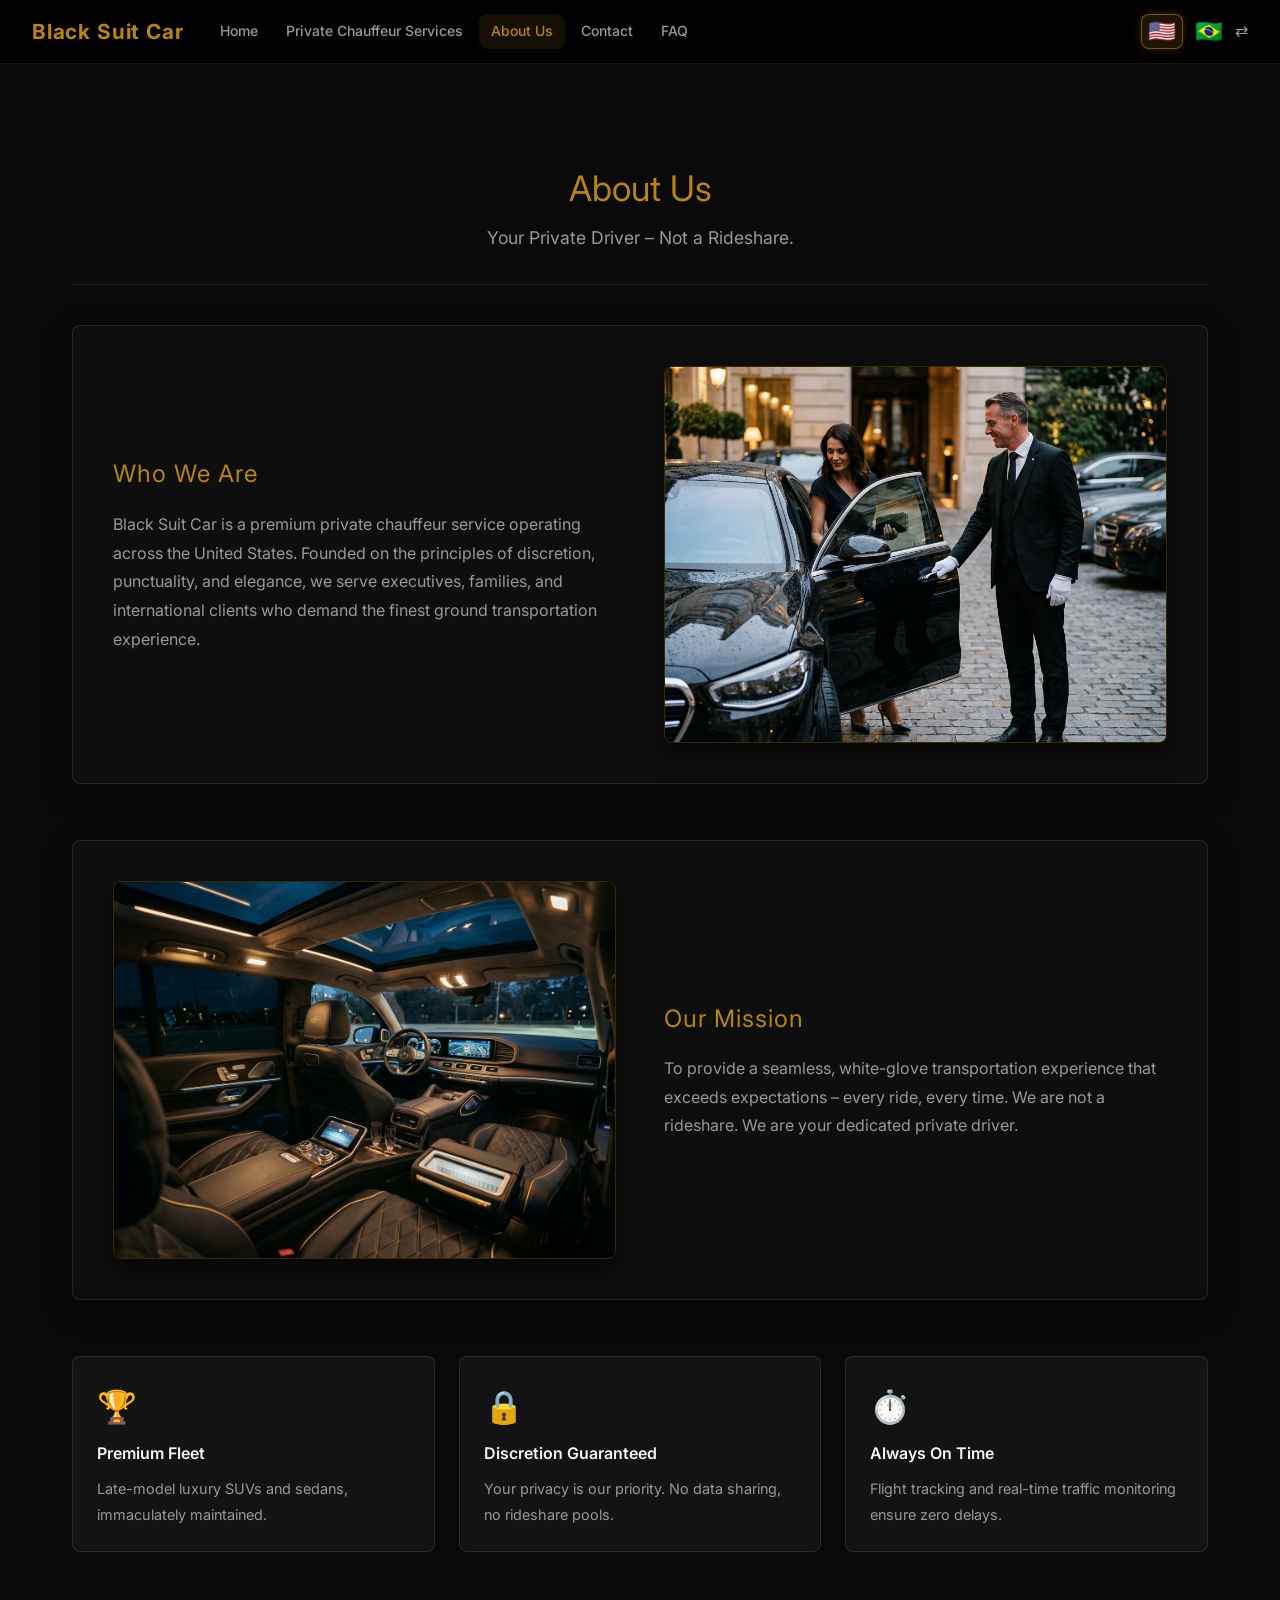
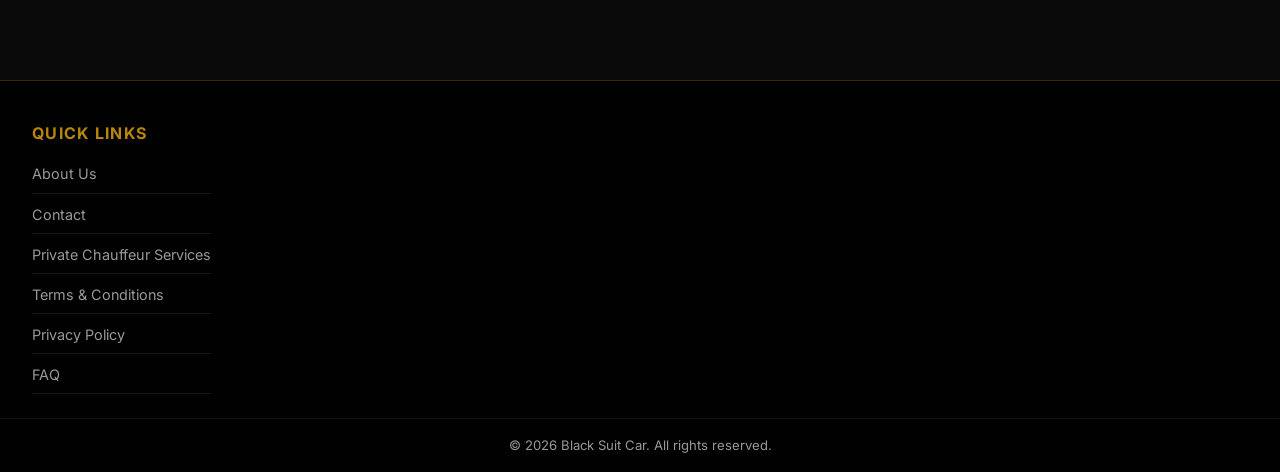
==== commit 93fbb937: "Create interactive bilingual FAQ page with animated accordion, navigation integration, and translati" ====
--- a/about.html
+++ b/about.html
@@ -20,10 +20,11 @@
     </button>
 
     <nav class="main-nav" id="mainNav" aria-label="Main navigation">
-      <a href="index.html"   data-i18n="navHome">Home</a>
+      <a href="index.html"    data-i18n="navHome">Home</a>
       <a href="services.html" data-i18n="navServices">Private Chauffeur Services</a>
-      <a href="about.html"   data-i18n="navAbout" class="active">About Us</a>
-      <a href="contact.html" data-i18n="navContact">Contact</a>
+      <a href="about.html"    data-i18n="navAbout" class="active">About Us</a>
+      <a href="contact.html"  data-i18n="navContact">Contact</a>
+      <a href="faq.html"      data-i18n="navFaq">FAQ</a>
     </nav>
     <nav class="lang-switcher" aria-label="Language selector">
       <button class="lang-btn" data-lang="en" aria-label="English">🇺🇸</button>
--- a/style.css
+++ b/style.css
@@ -135,18 +135,26 @@
 
 .lang-btn {
   background: transparent;
-  border: none;
-  font-size: 1.5rem;
+  border: 1px solid transparent;
+  border-radius: var(--radius);
+  padding: 0.2rem 0.35rem;
+  font-size: 1.4rem;
   cursor: pointer;
-  transition: transform var(--transition);
+  transition: transform var(--transition), border-color var(--transition), background var(--transition);
 }
 
 .lang-btn:hover {
-  transform: scale(1.2);
+  transform: scale(1.15);
+}
+
+.lang-btn.active-lang {
+  border-color: rgba(184, 134, 11, 0.6);
+  background: rgba(184, 134, 11, 0.15);
+  box-shadow: 0 0 10px rgba(184, 134, 11, 0.25);
 }
 
 .lang-indicator {
-  font-size: 1.2rem;
+  font-size: 1rem;
   color: var(--color-muted);
   user-select: none;
 }
@@ -212,13 +220,41 @@
 .form-group input,
 .form-group select,
 .form-group textarea {
-  padding: 0.6rem 0.8rem;
+  padding: 0.65rem 0.85rem;
   border: 1px solid var(--color-muted);
   border-radius: var(--radius);
-  background: rgba(255,255,255,0.1);
+  background: rgba(255,255,255,0.08);
   color: var(--color-text);
   font-family: var(--font-family);
+  font-size: 0.95rem;
   transition: border-color var(--transition), background var(--transition);
+}
+
+/* Custom styled dropdown select */
+.form-group select {
+  cursor: pointer;
+  appearance: none;
+  -webkit-appearance: none;
+  -moz-appearance: none;
+  background-image: url("data:image/svg+xml,%3Csvg xmlns='http://www.w3.org/2000/svg' width='18' height='18' viewBox='0 0 24 24' fill='none' stroke='%23b8860b' stroke-width='2.5' stroke-linecap='round' stroke-linejoin='round'%3E%3Cpolyline points='6 9 12 15 18 9'%3E%3C/polyline%3E%3C/svg%3E");
+  background-repeat: no-repeat;
+  background-position: right 0.85rem center;
+  background-size: 1.1rem;
+  padding-right: 2.5rem;
+}
+
+/* Fix dropdown options visibility across OS & browsers */
+.form-group select option {
+  background-color: #141414 !important;
+  color: #f5f5f5 !important;
+  padding: 0.75rem 1rem;
+  font-size: 0.95rem;
+}
+
+.form-group select option:hover,
+.form-group select option:checked {
+  background-color: #262626 !important;
+  color: var(--color-primary) !important;
 }
 
 .form-group input:focus,
@@ -226,13 +262,132 @@
 .form-group textarea:focus {
   outline: none;
   border-color: var(--color-primary);
-  background: rgba(255,255,255,0.15);
+  background: rgba(255,255,255,0.14);
+}
+
+/* Form Validation & Error Styles */
+.field-error {
+  color: #ff6b6b;
+  font-size: 0.8rem;
+  margin-top: 0.35rem;
+  display: none;
+  font-weight: 500;
+  line-height: 1.35;
+}
+.field-error.is-visible {
+  display: block;
+  animation: fadeIn 0.25s ease-in-out;
+}
+.form-group input.input-error {
+  border-color: #ff6b6b !important;
+  background: rgba(255, 107, 107, 0.08) !important;
+}
+
+@keyframes fadeIn {
+  from { opacity: 0; transform: translateY(-3px); }
+  to { opacity: 1; transform: translateY(0); }
+}
+
+/* Multi-column form row */
+.form-row {
+  display: grid;
+  grid-template-columns: 1fr 1fr;
+  gap: 1rem;
+  align-items: start;
+}
+
+.form-group--half {
+  min-width: 0;
+}
+
+.form-group--date {
+  min-width: 0;
+}
+
+.form-group--time {
+  min-width: 0;
+}
+
+/* Time selector inputs */
+.time-selectors {
+  display: flex;
+  align-items: center;
+  gap: 0.35rem;
+}
+
+.time-selectors select {
+  flex: 1;
+  min-width: 0;
+  text-align: center;
+  padding: 0.65rem 0.4rem;
+  padding-right: 1.6rem;
+  background-position: right 0.35rem center;
+  background-size: 0.85rem;
+  font-weight: 600;
+}
+
+.time-selectors.has-error select {
+  border-color: #ff6b6b !important;
+  background-color: rgba(255, 107, 107, 0.08) !important;
+}
+
+.time-separator {
+  color: var(--color-primary);
+  font-weight: 700;
+  font-size: 1.1rem;
+  user-select: none;
+}
+
+/* Live Time Availability Pill */
+.time-status-pill {
+  display: inline-flex;
+  align-items: center;
+  gap: 0.35rem;
+  font-size: 0.76rem;
+  font-weight: 600;
+  margin-top: 0.4rem;
+  padding: 0.25rem 0.65rem;
+  border-radius: 2rem;
+  letter-spacing: 0.02em;
+  transition: all 0.25s ease;
+}
+
+.time-status-pill.is-available {
+  background: rgba(46, 204, 113, 0.12);
+  color: #2ecc71;
+  border: 1px solid rgba(46, 204, 113, 0.3);
+}
+
+.time-status-pill.is-occupied {
+  background: rgba(231, 76, 60, 0.15);
+  color: #ff6b6b;
+  border: 1px solid rgba(231, 76, 60, 0.4);
+  animation: pulse 1.8s infinite;
+}
+
+.time-status-pill.is-outside {
+  background: rgba(243, 156, 18, 0.12);
+  color: #f39c12;
+  border: 1px solid rgba(243, 156, 18, 0.3);
+}
+
+@keyframes pulse {
+  0%, 100% { opacity: 1; }
+  50% { opacity: 0.75; }
+}
+
+.booking-notice {
+  font-size: 0.78rem;
+  color: var(--color-muted);
+  text-align: center;
+  margin-top: 0.75rem;
+  line-height: 1.4;
 }
 
 .cta-button {
   display: block;
   width: 100%;
-  padding: 0.8rem;
+  padding: 0.85rem;
   background: var(--color-primary);
   color: #fff;
   border: none;
@@ -247,6 +402,73 @@
 .cta-button:hover {
   background: var(--color-primary-hover);
   transform: translateY(-2px);
+}
+
+/* Modal Overlay & Card for Occupied Time */
+.modal-overlay {
+  position: fixed;
+  inset: 0;
+  background: rgba(0, 0, 0, 0.85);
+  backdrop-filter: blur(10px);
+  display: flex;
+  justify-content: center;
+  align-items: center;
+  z-index: 1000;
+  padding: 1.5rem;
+  opacity: 0;
+  visibility: hidden;
+  transition: opacity 0.3s ease, visibility 0.3s ease;
+}
+
+.modal-overlay.is-active {
+  opacity: 1;
+  visibility: visible;
+}
+
+body.modal-open {
+  overflow: hidden;
+}
+
+.modal-card {
+  background: #141414;
+  border: 1px solid rgba(184, 134, 11, 0.4);
+  box-shadow: 0 20px 50px rgba(0,0,0,0.8), 0 0 30px rgba(184,134,11,0.2);
+  border-radius: 1rem;
+  max-width: 480px;
+  width: 100%;
+  padding: 2.25rem 2rem;
+  text-align: center;
+  transform: scale(0.92);
+  transition: transform 0.3s ease;
+}
+
+.modal-overlay.is-active .modal-card {
+  transform: scale(1);
+}
+
+.modal-icon {
+  font-size: 3rem;
+  margin-bottom: 1rem;
+}
+
+.modal-title {
+  font-size: 1.35rem;
+  color: var(--color-primary);
+  margin-bottom: 0.75rem;
+  letter-spacing: 0.03em;
+}
+
+.modal-message {
+  font-size: 0.95rem;
+  color: var(--color-text);
+  line-height: 1.6;
+  margin-bottom: 1.75rem;
+}
+
+.modal-btn {
+  margin-top: 0;
+  padding: 0.85rem 1.5rem;
+  font-size: 0.95rem;
 }
 
 /* Calendar panel */
@@ -672,6 +894,110 @@
   line-height: 1.8;
   font-size: 1rem;
   max-width: none;
+}
+
+/* =====================================================
+   FAQ ACCORDION & CTA
+   ===================================================== */
+.faq-container {
+  max-width: 900px;
+  margin: 0 auto 3.5rem;
+}
+
+.faq-accordion {
+  display: flex;
+  flex-direction: column;
+  gap: 1rem;
+}
+
+.faq-item {
+  background: rgba(255, 255, 255, 0.03);
+  border: 1px solid rgba(184, 134, 11, 0.25);
+  border-radius: var(--radius);
+  overflow: hidden;
+  transition: border-color var(--transition), background var(--transition);
+}
+
+.faq-item:hover,
+.faq-item.is-open {
+  border-color: rgba(184, 134, 11, 0.6);
+  background: rgba(255, 255, 255, 0.05);
+}
+
+.faq-question {
+  width: 100%;
+  text-align: left;
+  background: transparent;
+  border: none;
+  padding: 1.25rem 1.5rem;
+  color: var(--color-text);
+  font-size: 1.05rem;
+  font-weight: 600;
+  display: flex;
+  justify-content: space-between;
+  align-items: center;
+  gap: 1rem;
+  cursor: pointer;
+  font-family: var(--font-family);
+  transition: color var(--transition);
+}
+
+.faq-question:hover {
+  color: var(--color-primary);
+}
+
+.faq-icon {
+  font-size: 1.4rem;
+  color: var(--color-primary);
+  font-weight: 700;
+  line-height: 1;
+  transition: transform 0.3s ease;
+  flex-shrink: 0;
+}
+
+.faq-item.is-open .faq-icon {
+  transform: rotate(45deg);
+}
+
+.faq-answer {
+  max-height: 0;
+  overflow: hidden;
+  transition: max-height 0.35s ease, padding 0.35s ease;
+  padding: 0 1.5rem;
+}
+
+.faq-item.is-open .faq-answer {
+  max-height: 500px;
+  padding: 0 1.5rem 1.5rem;
+}
+
+.faq-answer p {
+  color: var(--color-muted);
+  line-height: 1.75;
+  font-size: 0.95rem;
+  margin: 0;
+}
+
+.faq-cta {
+  text-align: center;
+  max-width: 800px;
+  margin: 0 auto 4rem;
+  padding: 3rem 2rem;
+  background: rgba(184, 134, 11, 0.05);
+  border: 1px solid rgba(184, 134, 11, 0.3);
+  border-radius: var(--radius);
+}
+
+.faq-cta h2 {
+  font-size: 1.6rem;
+  color: var(--color-primary);
+  margin-bottom: 0.5rem;
+}
+
+.faq-cta p {
+  color: var(--color-muted);
+  font-size: 1rem;
+  margin-bottom: 1.5rem;
 }
 
 /* =====================================================
@@ -821,7 +1147,11 @@
     margin-bottom: 1rem;
   }
 
-  /* Form groups: larger touch targets */
+  /* Form row and groups: larger touch targets */
+  .form-row {
+    grid-template-columns: 1fr;
+    gap: 0.85rem;
+  }
   .form-group {
     margin-bottom: 0.85rem;
   }
@@ -839,6 +1169,14 @@
     border-radius: 0.5rem;
     -webkit-appearance: none;    /* clean look on iOS */
     appearance: none;
+  }
+  .form-group select {
+    padding-right: 2.5rem;
+  }
+  .time-selectors select {
+    padding: 0.75rem 0.35rem;
+    padding-right: 1.5rem;
+    font-size: 0.95rem;
   }
   .form-group textarea {
     min-height: 80px;
